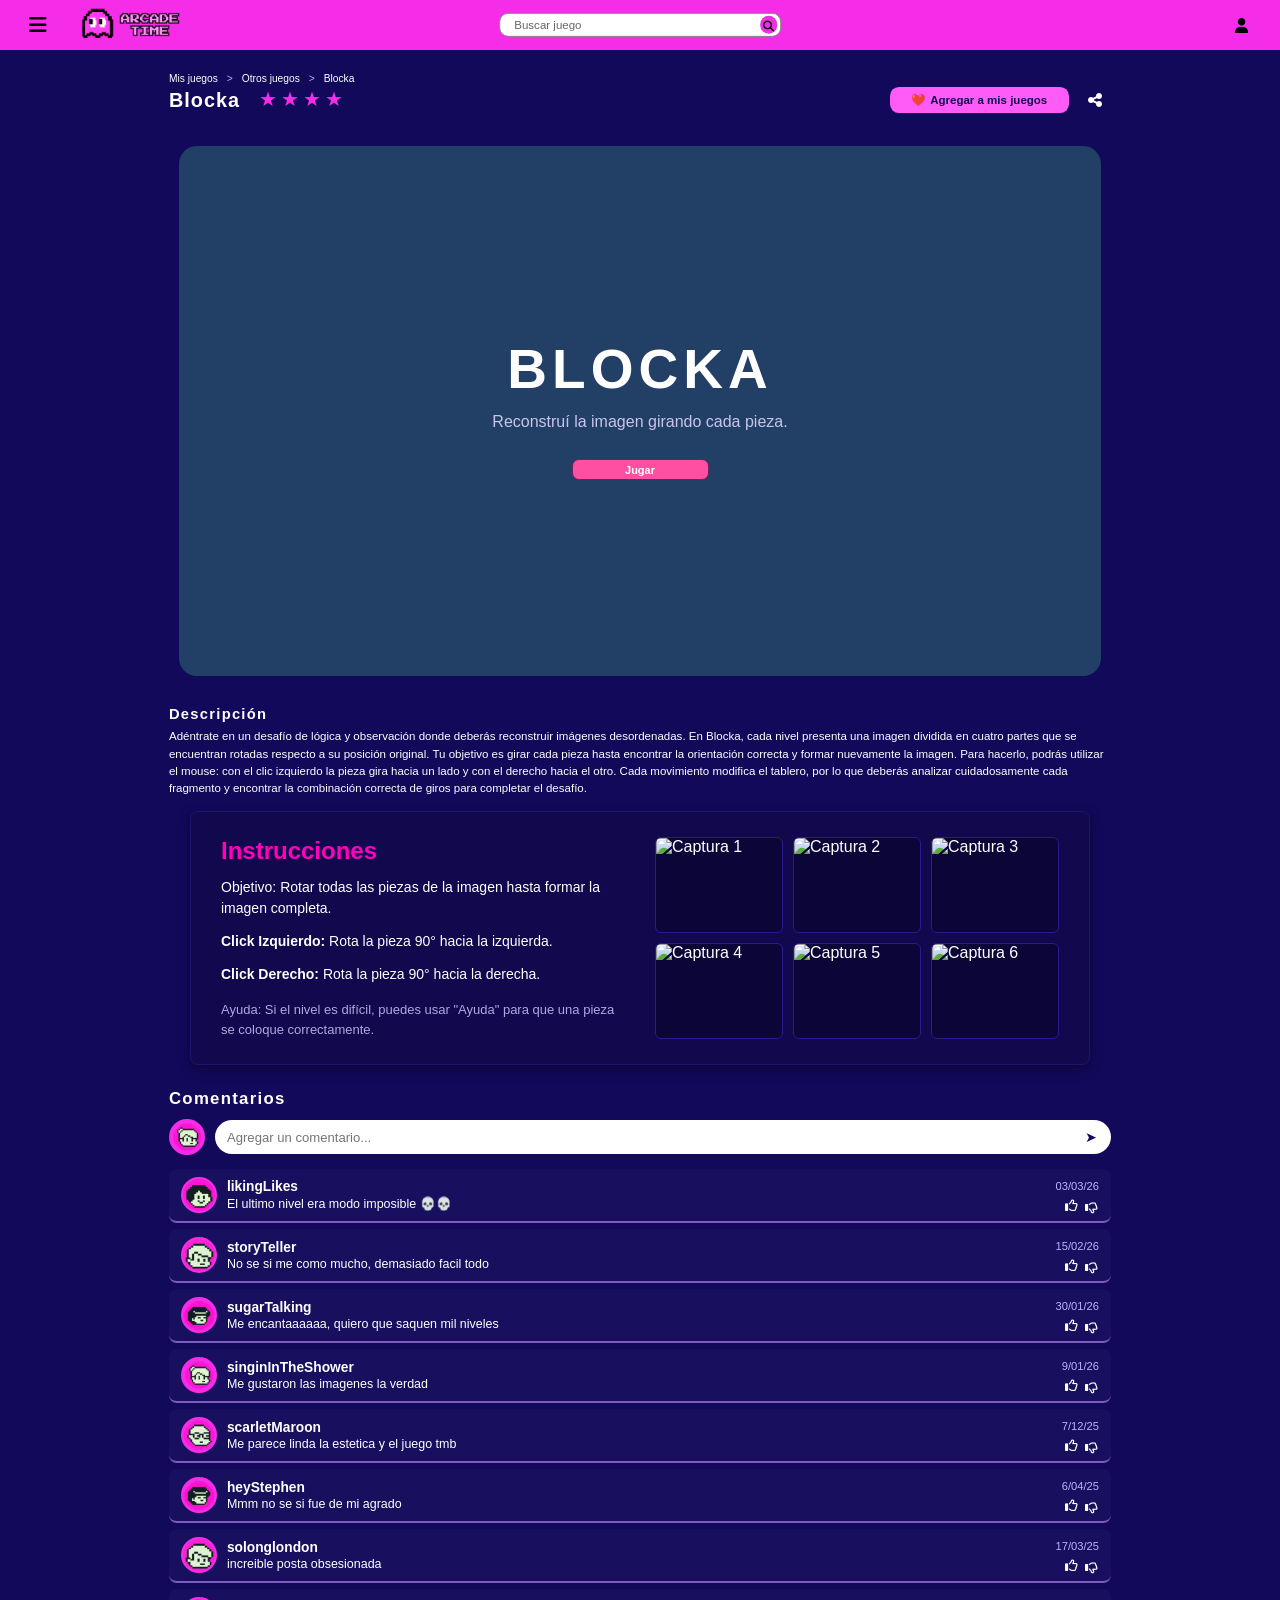
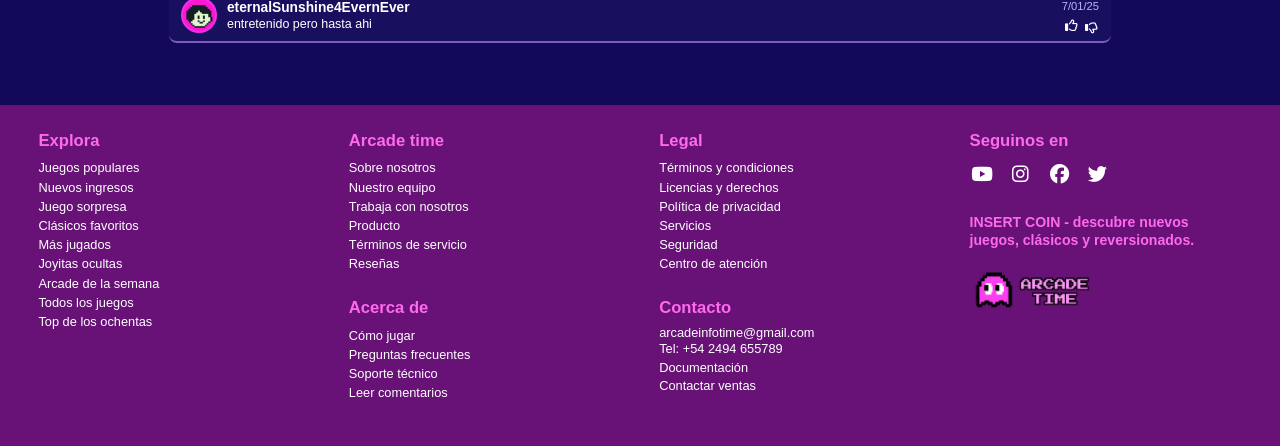
==== html/blocka(2).html @ 3400216d "mejoras en blocka" ====
<!DOCTYPE html>

<html lang="es">

<head>
    <meta charset="UTF-8">
    <meta name="viewport" content="width=device-width, initial-scale=1.0">
    <meta http-equiv="X-UA-Compatible" content="ie=edge">

    <title>Arcade Time | Blocka</title>
    <link rel="stylesheet" href="../css/components/header.css">
    <link rel="stylesheet" href="../css/paginas/blocka(2).css">
    <link rel="stylesheet" href="../css/components/footer.css">
    <link rel="stylesheet" href="../css/components/comentarios.css">
    <link rel="stylesheet" href="../css/components/botones.css">
    <link rel="stylesheet" href="https://cdnjs.cloudflare.com/ajax/libs/font-awesome/6.5.2/css/all.min.css">
</head>


<body>


    <!-- fondo general de toda la pagina -->
    <div class="fondo-pagina">
        <!-- header -->
        <header class="encabezado">


            <div class="encabezado__contenedor">



                <!-- boton hamburguesa -->
                <button class="encabezado__menu-boton" type="button" data-boton-menu>

                    <!-- aca va el icono hamburguesa -->
                    <i class="fa-solid fa-bars"></i>

                </button>



                <!-- logo y nombre, al tocar vuelve al home -->
                <a class="encabezado__logo" href="home.html">

                    <img class="encabezado__logo-imagen" src="../img/logo(2).png" alt="Arcade Time">

                </a>



                <!-- decoracion q esta al lado del logo -->
                <div class="encabezado__separador"></div>



                <!-- buscador -->
                <form class="buscador" action="#" method="get" role="search">

                    <label class="buscador__label" for="buscar-juego">
                        Buscar juego
                    </label>

                    <div class="buscador__contenedor">

                        <input class="buscador__input" type="search" id="buscar-juego" name="buscar"
                            placeholder="Buscar juego">

                        <button class="buscador__boton" type="submit">

                            <!-- aca va la lupa -->
                            <i class="fa-solid fa-magnifying-glass"></i>

                        </button>

                    </div>

                </form>

                <!-- boton del perfil -->
                <button class="encabezado__perfil-boton" type="button" data-boton-perfil>

                    <!-- aca va el icono de la personita -->
                    <i class="fa-solid fa-user"></i>

                </button>


            </div>




            <!-- menu q se abre con la hamburguesa -->
            <nav class="menu-categorias" id="menu-categorias" hidden>

                <ul class="menu-categorias__lista">

                    <li class="menu-categorias__item">

                        <a class="menu-categorias__link" href="./home.html#accion">
                            Acción
                        </a>

                    </li>


                    <li class="menu-categorias__item">

                        <a class="menu-categorias__link" href="./home.html#terror">
                            Terror
                        </a>

                    </li>


                    <li class="menu-categorias__item">

                        <a class="menu-categorias__link" href="./home.html#aventura">
                            Aventura
                        </a>

                    </li>


                    <li class="menu-categorias__item">

                        <a class="menu-categorias__link" href="./home.html#carreras">
                            Carreras
                        </a>

                    </li>


                    <li class="menu-categorias__item">

                        <a class="menu-categorias__link" href="./home.html#supervivencia">
                            Supervivencia
                        </a>

                    </li>


                    <li class="menu-categorias__item">

                        <a class="menu-categorias__link" href="./home.html#superheroes">
                            Superhéroes
                        </a>

                    </li>


                    <li class="menu-categorias__item">

                        <a class="menu-categorias__link" href="./home.html#dos-jugadores">
                            Dos jugadores
                        </a>

                    </li>


                    <li class="menu-categorias__item">

                        <a class="menu-categorias__link" href="./home.html#mas-juegos">
                            Más juegos
                        </a>

                    </li>


                </ul>

            </nav>




            <!-- menu q se abre con la personita -->
            <div class="menu-usuario" id="menu-usuario" hidden>


                <!-- avatar y nombre -->
                <div class="menu-usuario__perfil">


                    <div class="menu-usuario__avatar-contenedor">

                        <img class="menu-usuario__avatar" src="../img/avatares/avatar6.png" alt="Avatar del usuario">

                    </div>


                    <p class="menu-usuario__nombre">
                        i_love_taylor
                    </p>


                </div>



                <!-- titulo del menu -->
                <div class="menu-usuario__encabezado">

                    <p class="menu-usuario__titulo">
                        Configuraciones de la cuenta
                    </p>

                </div>



                <!-- opciones -->
                <nav class="menu-usuario__opciones">

                    <ul class="menu-usuario__lista">


                        <li class="menu-usuario__item">

                            <a class="menu-usuario__link" href="#">
                                Contraseña
                            </a>

                        </li>


                        <li class="menu-usuario__item">

                            <a class="menu-usuario__link" href="#">
                                Correo electrónico
                            </a>

                        </li>


                        <li class="menu-usuario__item">

                            <a class="menu-usuario__link" href="#">
                                Editar avatar
                            </a>

                        </li>


                        <li class="menu-usuario__item">

                            <a class="menu-usuario__link" href="#">
                                Editar nombre de usuario
                            </a>

                        </li>


                        <li class="menu-usuario__item">

                            <a class="menu-usuario__link" href="#">
                                Idioma
                            </a>

                        </li>

                        <li class="menu-usuario__item">
                            <a class="menu-usuario__link menu-usuario__link--salir" href="./login.html">
                                Cerrar sesion
                            </a>
                        </li>


                    </ul>

                </nav>


            </div>


        </header>



        <!-- contenido principal -->
        <main class="pagina-juego">


            <!-- breadcrumbs -->
            <nav class="breadcrumbs">

                <ol class="breadcrumbs__lista">

                    <li class="breadcrumbs__item">

                        <a class="breadcrumbs__link" href="#">
                            Mis juegos
                        </a>

                    </li>

                    <li class="breadcrumbs__separador">
                        &gt;
                    </li>

                    <li class="breadcrumbs__item">

                        <a class="breadcrumbs__link" href="./home.html#dos-jugadores">
                            Otros juegos
                        </a>

                    </li>

                    <li class="breadcrumbs__separador">
                        &gt; <!--hace el caracter >   -->
                    </li>

                    <li class="breadcrumbs__item breadcrumbs__item--actual">
                        Blocka
                    </li>

                </ol>

            </nav>




            <!-- juego -->
            <section class="detalle-juego">


                <!-- fila del titulo y acciones -->
                <div class="detalle-juego__encabezado">


                    <div class="detalle-juego__titulo-valoracion">

                        <h1 class="detalle-juego__titulo" id="titulo-juego">
                            Blocka
                        </h1>


                        <div class="valoracion">

                            <span class="valoracion__estrella">★</span>
                            <span class="valoracion__estrella">★</span>
                            <span class="valoracion__estrella">★</span>
                            <span class="valoracion__estrella">★</span>

                        </div>

                    </div>



                    <div class="detalle-juego__acciones">

                        <button class="boton boton--agregar-juego" type="button" data-boton-favorito>
                            Agregar a mis juegos <span class="corazon">❤️</span>
                        </button>


                        <button class="detalle-juego__compartir" type="button">

                            <!-- aca va el icono verde de compartir -->
                            <i class="fa-solid fa-share-nodes"></i>

                        </button>

                    </div>


                </div>

                <section class="blocka__contenedor-juego">

                    <!-- PANTALLA INICIAL DEL JUEGO -->
                    <div class="blocka-pantalla blocka-pantalla--inicio" id="blocka-inicio">
                        <h2>BLOCKA</h2>
                        <p>Reconstruí la imagen girando cada pieza.</p>
                        <button class="boton boton--blocka-principal" id="blocka-jugar" type="button">Jugar</button>
                    </div>

                    <!-- SELECCIÓN DE NIVEL -->
                    <div class="blocka-pantalla" id="blocka-niveles" hidden>
                        <div class="blocka-pantalla__titulo">
                            <span>BLOCKA</span>
                            <h2>Elegí un nivel</h2>
                        </div>

                        <div class="blocka-niveles-grid">
                            <button class="blocka-nivel" data-nivel="1" type="button">
                                <strong>Nivel 1</strong>
                                <span>Escala de grises</span>
                                <small>Sin colores en la imagen.</small>
                            </button>
                            <button class="blocka-nivel" data-nivel="2" type="button">
                                <strong>Nivel 2</strong>
                                <span>Brillo al 30%</span>
                                <small>Una imagen más luminosa.</small>
                            </button>
                            <button class="blocka-nivel" data-nivel="3" type="button">
                                <strong>Nivel 3</strong>
                                <span>Filtro negativo</span>
                                <small>Colores invertidos.</small>
                            </button>
                            <button class="blocka-nivel" data-nivel="4" type="button">
                                <strong>Nivel 4</strong>
                                <span>Imagen borrosa</span>
                                <small>Menos nitidez.</small>
                            </button>
                        </div>

                        <button class="boton boton--blocka-secundario" id="blocka-menu" type="button">Menú</button>
                    </div>

                    <!-- SELECCIÓN DE CANTIDAD DE PIEZAS -->
                    <div class="blocka-pantalla" id="blocka-piezas" hidden>
                        <div class="blocka-pantalla__titulo">
                            <span id="blocka-nivel-label">NIVEL 1</span>
                            <h2>Elegí las piezas</h2>
                            <p id="blocka-filtro-label">Escala de grises</p>
                        </div>

                        <div class="blocka-tamanios-nuevo">
                            <button class="blocka__tamanio blocka__tamanio--activo" data-columnas="2" data-filas="2" type="button">
                                <strong>4</strong><span>2 x 2</span>
                            </button>
                            <button class="blocka__tamanio" data-columnas="3" data-filas="3" type="button">
                                <strong>9</strong><span>3 x 3</span>
                            </button>
                            <button class="blocka__tamanio" data-columnas="4" data-filas="4" type="button">
                                <strong>16</strong><span>4 x 4</span>
                            </button>
                        </div>

                        <div class="blocka-pantalla__acciones">
                            <button class="boton boton--blocka-secundario" id="blocka-volver-niveles" type="button">Volver a niveles</button>
                            <button class="boton boton--blocka-principal" id="blocka-comenzar" type="button">Comenzar</button>
                        </div>
                    </div>

                    <!-- SELECCIÓN DE IMAGEN -->
                    <div class="blocka-pantalla" id="blocka-galeria" hidden>
                        <div class="blocka-pantalla__titulo">
                            <span>IMAGEN DEL NIVEL</span>
                            <h2>Elegí una imagen</h2>
                            <p>También podés dejar que el juego elija una al azar.</p>
                        </div>

                        <div class="blocka-galeria" id="blocka-galeria-lista"></div>

                        <div class="blocka-pantalla__acciones">
                            <button class="boton boton--blocka-secundario" id="blocka-volver-piezas" type="button">Volver</button>
                            <button class="boton boton--blocka-principal" id="blocka-azar" type="button">Elegir al azar</button>
                        </div>
                    </div>

                    <!-- JUEGO -->
                    <div class="blocka-pantalla blocka-pantalla--juego" id="blocka-juego" hidden>
                        <div class="blocka__barra-superior">
                            <div class="blocka__info">
                                <h2 id="blocka-juego-nivel">Nivel 1</h2>
                                <p id="cronometro">00:00</p>
                            </div>

                            <div class="blocka-juego__nombre">
                                <span>BLOCKA</span>
                                <strong id="blocka-juego-piezas">4 piezas</strong>
                            </div>

                            <div class="blocka__controles">
                                <button class="boton boton--salir" id="blocka-salir" type="button">Salir</button>
                                <button class="boton boton--pausar" id="boton-pausar" type="button">Pausar</button>
                                <button class="boton boton--ayuda" id="blocka-ayuda" type="button">Ayuda</button>
                            </div>
                        </div>

                        <div class="blocka__tablero">
                            <canvas id="canvas-blocka" width="600" height="600"></canvas>
                        </div>

                        <p class="blocka-juego__indicacion">Click izquierdo: gira a la izquierda · Click derecho: gira a la derecha</p>

                        <div class="blocka-pausa" id="blocka-pausa" hidden>
                            <div>
                                <strong>Juego pausado</strong>
                                <button class="boton boton--blocka-principal" id="blocka-continuar" type="button">Continuar</button>
                            </div>
                        </div>
                    </div>

                    <!-- NIVEL COMPLETADO -->
                    <div class="blocka-pantalla blocka-pantalla--completado" id="blocka-completado" hidden>
                        <div class="blocka-check">✓</div>
                        <span>¡IMAGEN COMPLETA!</span>
                        <h2>Nivel completado</h2>
                        <p>Tiempo utilizado</p>
                        <strong class="blocka-tiempo-final" id="blocka-tiempo-final">00:00</strong>

                        <div class="blocka-pantalla__acciones blocka-pantalla__acciones--columna">
                            <button class="boton boton--blocka-principal" id="blocka-siguiente" type="button">Siguiente nivel</button>
                            <button class="boton boton--blocka-secundario" id="blocka-seleccionar" type="button">Seleccionar nivel</button>
                            <button class="boton boton--blocka-secundario" id="blocka-menu-final" type="button">Menú principal</button>
                        </div>
                    </div>

                </section>

                <!-- descripcion -->
                <section class="descripcion-juego">

                    <h2 class="descripcion-juego__titulo" id="titulo-descripcion">
                        Descripción
                    </h2>


                    <p class="descripcion-juego__texto">
                        Adéntrate en un desafío de lógica y observación donde deberás reconstruir imágenes desordenadas.
                        En Blocka, cada nivel presenta una imagen dividida en cuatro partes que se encuentran
                        rotadas respecto a su posición original.
                        Tu objetivo es girar cada pieza hasta encontrar la orientación correcta y formar nuevamente la
                        imagen. Para hacerlo, podrás utilizar el mouse: con el clic izquierdo la pieza gira hacia un
                        lado y con el derecho hacia el otro. Cada movimiento modifica el tablero, por lo que deberás
                        analizar cuidadosamente cada fragmento y encontrar la combinación correcta de giros para
                        completar el desafío.
                    </p>

                </section>




                <!-- instrucciones del juego -->
                <div class="instrucciones-juego">
                    <section>
                        <div class="contenido-texto">
                            <h1>Instrucciones</h1>
                            <p>Objetivo: Rotar todas las piezas de la imagen hasta formar la imagen completa.</p>

                            <p><strong>Click Izquierdo:</strong> Rota la pieza 90° hacia la izquierda.</p>
                            <p><strong>Click Derecho:</strong> Rota la pieza 90° hacia la derecha.</p>

                            <p>Ayuda: Si el nivel es difícil, puedes usar "Ayuda" para que una pieza se coloque
                                correctamente.</p>
                        </div>

                        <!-- Contenedor para las imágenes del lado derecho -->
                        <div class="imagenes-grid">
                            <img src="ruta-de-tu-imagen1.jpg" alt="Captura 1">
                            <img src="ruta-de-tu-imagen2.jpg" alt="Captura 2">
                            <img src="ruta-de-tu-imagen3.jpg" alt="Captura 3">
                            <img src="ruta-de-tu-imagen4.jpg" alt="Captura 4">
                            <img src="ruta-de-tu-imagen5.jpg" alt="Captura 5">
                            <img src="ruta-de-tu-imagen6.jpg" alt="Captura 6">
                        </div>
                    </section>
                </div>
            </section>




            <!-- comentarios -->
            <section class="comentarios">

                <h2 class="comentarios__titulo" id="titulo-comentarios">
                    Comentarios
                </h2>




                <!-- agregar comentario -->
                <form class="comentarios__formulario" action="#" method="post">

                    <div class="comentarios__avatar-contenedor">

                        <img class="comentario__avatar" src="..\img\avatares\avatar6.png" alt="Tu avatar">

                    </div>


                    <div class="comentarios__campo">

                        <label class="comentarios__label" for="nuevo-comentario">
                            Agregar un comentario
                        </label>


                        <input class="comentarios__input" type="text" id="nuevo-comentario" name="comentario"
                            placeholder="Agregar un comentario..." required>

                        <button class="comentarios__enviar" type="submit">

                            <!-- aca va la flecha -->

                        </button>

                    </div>

                </form>




                <!-- lista de comentarios-->
                <div class="comentarios__lista">


                    <article class="comentario">

                        <div class="comentario__avatar-contenedor">

                            <img class="comentario__avatar" src="../img\avatares\avatar9.png" alt="Avatar de honeycore">

                        </div>


                        <div class="comentario__contenido">

                            <div class="comentario__principal">

                                <h3 class="comentario__usuario">
                                    likingLikes
                                </h3>

                                <p class="comentario__texto">
                                    El ultimo nivel era modo imposible 💀💀
                                </p>

                            </div>


                            <div class="comentario__lateral">

                                <time class="comentario__fecha" datetime="2026-04-30">
                                    03/03/26
                                </time>


                                <div class="comentario__acciones">

                                    <div class="comentario__accion comentario__accion--me-gusta" type="button"
                                        aria-label="Me gusta">

                                        <!-- icono me gusta -->
                                        <i class="fa-regular fa-thumbs-up"></i>

                                    </div>

                                    <div class="comentario__accion comentario__accion--no-me-gusta" type="button"
                                        aria-label="No me gusta">

                                        <!-- icono no me gusta -->
                                        <i class="fa-regular fa-thumbs-down"></i>

                                    </div>

                                </div>

                            </div>

                        </div>

                    </article>




                    <article class="comentario">

                        <div class="comentario__avatar-contenedor">

                            <img class="comentario__avatar" src="../img\avatares\avatar8.png" alt="Avatar de angelbite">

                        </div>


                        <div class="comentario__contenido">

                            <div class="comentario__principal">

                                <h3 class="comentario__usuario">
                                    storyTeller
                                </h3>

                                <p class="comentario__texto">
                                    No se si me como mucho, demasiado facil todo
                                </p>

                            </div>


                            <div class="comentario__lateral">

                                <time class="comentario__fecha" datetime="2026-06-15">
                                    15/02/26
                                </time>


                                <div class="comentario__acciones">

                                    <div class="comentario__accion comentario__accion--me-gusta" type="button">

                                        <!-- icono like -->
                                        <i class="fa-regular fa-thumbs-up"></i>

                                    </div>

                                    <div class="comentario__accion comentario__accion--no-me-gusta" type="button">

                                        <!-- icono dislike -->
                                        <i class="fa-regular fa-thumbs-down"></i>

                                    </div>

                                </div>

                            </div>

                        </div>

                    </article>




                    <article class="comentario">

                        <div class="comentario__avatar-contenedor">

                            <img class="comentario__avatar" src="../img\avatares\avatar7.png" alt="Avatar de sugarcoma">

                        </div>


                        <div class="comentario__contenido">

                            <div class="comentario__principal">

                                <h3 class="comentario__usuario">
                                    sugarTalking
                                </h3>

                                <p class="comentario__texto">
                                    Me encantaaaaaa, quiero que saquen mil niveles
                                </p>

                            </div>


                            <div class="comentario__lateral">

                                <time class="comentario__fecha" datetime="2026-04-30">
                                    30/01/26
                                </time>


                                <div class="comentario__acciones">

                                    <div class="comentario__accion comentario__accion--me-gusta" type="button">

                                        <!-- icono me gusta -->
                                        <i class="fa-regular fa-thumbs-up"></i>

                                    </div>

                                    <div class="comentario__accion comentario__accion--no-me-gusta" type="button">

                                        <!-- icono no me gusta -->
                                        <i class="fa-regular fa-thumbs-down"></i>

                                    </div>

                                </div>

                            </div>

                        </div>

                    </article>




                    <article class="comentario">

                        <div class="comentario__avatar-contenedor">

                            <img class="comentario__avatar" src="../img\avatares\avatar6.png" alt="Avatar de lovelesly">

                        </div>


                        <div class="comentario__contenido">

                            <div class="comentario__principal">

                                <h3 class="comentario__usuario">
                                    singinInTheShower
                                </h3>

                                <p class="comentario__texto">
                                    Me gustaron las imagenes la verdad
                                </p>

                            </div>


                            <div class="comentario__lateral">

                                <time class="comentario__fecha" datetime="2026-04-09">
                                    9/01/26
                                </time>


                                <div class="comentario__acciones">

                                    <div class="comentario__accion comentario__accion--me-gusta" type="button">

                                        <!-- icono me gusta -->
                                        <i class="fa-regular fa-thumbs-up"></i>

                                    </div>

                                    <div class="comentario__accion comentario__accion--no-me-gusta" type="button">

                                        <!-- icono no me gusta -->
                                        <i class="fa-regular fa-thumbs-down"></i>

                                    </div>

                                </div>

                            </div>

                        </div>

                    </article>




                    <article class="comentario">

                        <div class="comentario__avatar-contenedor">

                            <img class="comentario__avatar" src="../img\avatares\avatar5.png" alt="Avatar de sadcherry">

                        </div>


                        <div class="comentario__contenido">

                            <div class="comentario__principal">

                                <h3 class="comentario__usuario">
                                    scarletMaroon
                                </h3>

                                <p class="comentario__texto">
                                    Me parece linda la estetica y el juego tmb
                                </p>

                            </div>


                            <div class="comentario__lateral">

                                <time class="comentario__fecha" datetime="2026-04-07">
                                    7/12/25
                                </time>


                                <div class="comentario__acciones">

                                    <div class="comentario__accion comentario__accion--me-gusta" type="button">

                                        <!-- icono like -->
                                        <i class="fa-regular fa-thumbs-up"></i>

                                    </div>

                                    <div class="comentario__accion comentario__accion--no-me-gusta" type="button">

                                        <!-- icono dislike -->
                                        <i class="fa-regular fa-thumbs-down"></i>

                                    </div>

                                </div>

                            </div>

                        </div>

                    </article>




                    <article class="comentario">

                        <div class="comentario__avatar-contenedor">

                            <img class="comentario__avatar" src="../img\avatares/avatar7.png"
                                alt="Avatar de thebestintown">

                        </div>


                        <div class="comentario__contenido">

                            <div class="comentario__principal">

                                <h3 class="comentario__usuario">
                                    heyStephen
                                </h3>

                                <p class="comentario__texto">
                                    Mmm no se si fue de mi agrado
                                </p>

                            </div>


                            <div class="comentario__lateral">

                                <time class="comentario__fecha" datetime="2026-04-07">
                                    6/04/25
                                </time>


                                <div class="comentario__acciones">

                                    <div class="comentario__accion comentario__accion--me-gusta" type="button">

                                        <!-- icono like -->
                                        <i class="fa-regular fa-thumbs-up"></i>

                                    </div>

                                    <div class="comentario__accion comentario__accion--no-me-gusta" type="button">

                                        <!-- icono dislike -->
                                        <i class="fa-regular fa-thumbs-down"></i>

                                    </div>

                                </div>

                            </div>

                        </div>

                    </article>




                    <article class="comentario">

                        <div class="comentario__avatar-contenedor">

                            <img class="comentario__avatar" src="../img\avatares/avatar8.png"
                                alt="Avatar de solonglonodon">

                        </div>


                        <div class="comentario__contenido">

                            <div class="comentario__principal">

                                <h3 class="comentario__usuario">
                                    solonglondon
                                </h3>

                                <p class="comentario__texto">
                                    increible posta obsesionada
                                </p>

                            </div>


                            <div class="comentario__lateral">

                                <time class="comentario__fecha" datetime="2026-04-07">
                                    17/03/25
                                </time>


                                <div class="comentario__acciones">

                                    <div class="comentario__accion comentario__accion--me-gusta" type="button">

                                        <!-- icono like -->
                                        <i class="fa-regular fa-thumbs-up"></i>

                                    </div>

                                    <div class="comentario__accion comentario__accion--no-me-gusta" type="button">

                                        <!-- icono dislike -->
                                        <i class="fa-regular fa-thumbs-down"></i>

                                    </div>

                                </div>

                            </div>

                        </div>

                    </article>




                    <article class="comentario">

                        <div class="comentario__avatar-contenedor">

                            <img class="comentario__avatar" src="../img\avatares/avatar9.png"
                                alt="Avatar de sunShines4me">

                        </div>


                        <div class="comentario__contenido">

                            <div class="comentario__principal">

                                <h3 class="comentario__usuario">
                                    eternalSunshine4EvernEver
                                </h3>

                                <p class="comentario__texto">
                                    entretenido pero hasta ahi
                                </p>

                            </div>


                            <div class="comentario__lateral">

                                <time class="comentario__fecha" datetime="2026-04-07">
                                    7/01/25
                                </time>


                                <div class="comentario__acciones">

                                    <div class="comentario__accion comentario__accion--me-gusta" type="button">

                                        <!-- icono like -->
                                        <i class="fa-regular fa-thumbs-up"></i>

                                    </div>

                                    <div class="comentario__accion comentario__accion--no-me-gusta" type="button">

                                        <!-- icono dislike -->
                                        <i class="fa-regular fa-thumbs-down"></i>

                                    </div>

                                </div>

                            </div>

                        </div>

                    </article>


                </div>

            </section>


        </main>



        <!-- footer -->
        <footer class="pie-pagina">


            <div class="pie-pagina__contenedor">



                <!-- columna explorar -->
                <div class="pie-pagina__columna">


                    <h2 class="pie-pagina__titulo">
                        Explora
                    </h2>


                    <ul class="pie-pagina__lista">

                        <li>
                            <a href="#">Juegos populares</a>
                        </li>

                        <li>
                            <a href="#">Nuevos ingresos</a>
                        </li>

                        <li>
                            <a href="#">Juego sorpresa</a>
                        </li>

                        <li>
                            <a href="#">Clásicos favoritos</a>
                        </li>

                        <li>
                            <a href="#">Más jugados</a>
                        </li>

                        <li>
                            <a href="#">Joyitas ocultas</a>
                        </li>

                        <li>
                            <a href="#">Arcade de la semana</a>
                        </li>

                        <li>
                            <a href="#">Todos los juegos</a>
                        </li>

                        <li>
                            <a href="#">Top de los ochentas</a>
                        </li>

                    </ul>


                </div>




                <!-- columna arcade time -->
                <div class="pie-pagina__columna">


                    <h2 class="pie-pagina__titulo">
                        Arcade time
                    </h2>


                    <ul class="pie-pagina__lista">

                        <li>
                            <a href="#">Sobre nosotros</a>
                        </li>

                        <li>
                            <a href="#">Nuestro equipo</a>
                        </li>

                        <li>
                            <a href="#">Trabaja con nosotros</a>
                        </li>

                        <li>
                            <a href="#">Producto</a>
                        </li>

                        <li>
                            <a href="#">Términos de servicio</a>
                        </li>

                        <li>
                            <a href="#">Reseñas</a>
                        </li>

                    </ul>



                    <h2 class="pie-pagina__titulo">
                        Acerca de
                    </h2>


                    <ul class="pie-pagina__lista">

                        <li>
                            <a href="#">Cómo jugar</a>
                        </li>

                        <li>
                            <a href="#">Preguntas frecuentes</a>
                        </li>

                        <li>
                            <a href="#">Soporte técnico</a>
                        </li>

                        <li>
                            <a href="#">Leer comentarios</a>
                        </li>

                    </ul>

                </div>




                <!-- columna legal y contacto -->
                <div class="pie-pagina__columna">


                    <h2 class="pie-pagina__titulo">
                        Legal
                    </h2>


                    <ul class="pie-pagina__lista">

                        <li>
                            <a href="#">Términos y condiciones</a>
                        </li>

                        <li>
                            <a href="#">Licencias y derechos</a>
                        </li>

                        <li>
                            <a href="#">Política de privacidad</a>
                        </li>

                        <li>
                            <a href="#">Servicios</a>
                        </li>

                        <li>
                            <a href="#">Seguridad</a>
                        </li>

                        <li>
                            <a href="#">Centro de atención</a>
                        </li>

                    </ul>



                    <div class="pie-pagina__contacto">


                        <h2 class="pie-pagina__titulo">
                            Contacto
                        </h2>


                        <p>
                            arcadeinfotime@gmail.com
                        </p>

                        <p>
                            Tel: +54 2494 655789
                        </p>


                        <a href="#">
                            Documentación
                        </a>

                        <a href="#">
                            Contactar ventas
                        </a>


                    </div>

                </div>




                <!-- redes y logo -->
                <div class="pie-pagina__columna">

                    <div class="pie-pagina__redes">


                        <h2 class="pie-pagina__titulo">
                            Seguinos en
                        </h2>


                        <div class="pie-pagina__redes-lista">
                            <a href="#">
                                <!-- icono youtube -->
                                <i class="fa-brands fa-youtube"></i>
                            </a>
                            <a href="#">
                                <!-- icono instagram -->
                                <i class="fa-brands fa-instagram"></i>
                            </a>
                            <a href="#">
                                <!-- icono facebook -->
                                <i class="fa-brands fa-facebook"></i>
                            </a>
                            <a href="#">
                                <!-- icono twitter -->
                                <i class="fa-brands fa-twitter"></i>
                            </a>
                        </div>


                    </div>



                    <div class="pie-pagina__descubrir">


                        <p>
                            <strong>
                                INSERT COIN - descubre nuevos juegos,
                                clásicos y reversionados.
                            </strong>
                        </p>


                    </div>



                    <div class="pie-pagina__logo">

                        <!-- aca va el logo arcade time -->
                        <img class="pie-pagina__logo-imagen" src="../img\logo(2).png" alt="Arcade Time">

                    </div>

                </div>


            </div>


        </footer>


    </div>

    <script src="../js/home.js"></script>
    <script src="../js/botones.js"></script>
    <script src="../js/blocka(2).js"></script>
</body>

</html>
---- css/components/header.css ----
html,
body {
    margin: 0;
    padding: 0;
}

.encabezado {
    width: 100%;
    height: 3.2vw;
    background-color: #f52de8;
    min-height: 50px;
    position: sticky;
    top: 0;
    z-index: 100;
    font-family: Arial, Helvetica, sans-serif;
}

.encabezado__contenedor {
    width: 100%;
    height: 100%;
    display: flex;
    align-items: center;
    position: relative;
}

/* HAMBURGUESA */
.encabezado__menu-boton {
    width: 6vw;
    height: 100%;
    border: none;
    background: transparent;
    cursor: pointer;
    position: relative;
}

.fa-bars {
    font-size: 20px;
}

/* LOGO */
.encabezado__logo {
    width: auto;
    height: auto;
}

.encabezado__logo-imagen {
    width: 110px;
    max-width: none;
    height: auto;
    object-fit: contain;
}

/* BUSCADOR */
.buscador {
    width: 22vw;
    height: 1.9vw;
    position: absolute;
    left: 50%;
    top: 50%;
    transform: translate(-50%, -50%);
}

.buscador__label {
    position: absolute;
    width: 0;
    height: 0;
    overflow: hidden;
}

.buscador__contenedor {
    width: 100%;
    height: 100%;
    position: relative;
}

.buscador__input {
    width: 100%;
    height: 100%;
    border: 0.1vw solid #888;
    border-radius: 0.7vw;
    background-color: white;
    padding: 0 3.2vw 0 1.1vw;
    font-size: 0.9vw;
    outline: none;
}

.buscador__input::placeholder {
    color: #666;
}

.buscador__boton {
    width: 1.4vw;
    height: 1.4vw;
    position: absolute;
    right: 0.25vw;
    top: 0.25vw;
    border: none;
    border-radius: 50%;
    background-color: #e832df;
    cursor: pointer;
}

.fa-magnifying-glass {
    font-size: 11px;
}

/* PERFIL BOTÓN */
.encabezado__perfil-boton {
    width: 6vw;
    height: 100%;
    margin-left: auto;
    border: none;
    background: transparent;
    cursor: pointer;
    position: relative;
}

/* =========================================================
   CUADRADO QUE SE DI B U J A ALREDEDOR DEL BOTÓN
   ========================================================= */

/* Registrar la propiedad personalizada para permitir su transición suave */
@property --angulo-trazo {
    syntax: '<angle>';
    initial-value: 0deg;
    inherits: false;
}

.encabezado__menu-boton,
.encabezado__perfil-boton {
    position: relative;
    display: inline-flex;
    align-items: center;
    justify-content: center;
}

.encabezado__menu-boton::after,
.encabezado__perfil-boton::after {
    content: "";
    position: absolute;
    top: 50%;
    left: 50%;
    width: 34px;
    height: 34px;
    margin-top: -17px;
    margin-left: -17px;
    border: 2px solid #ffa3da;
    /* Grosor y color del trazo */
    box-sizing: border-box;
    pointer-events: none;
    opacity: 0;

    --angulo-trazo: 0deg;
    -webkit-mask: conic-gradient(#000 var(--angulo-trazo), transparent 0deg);
    mask: conic-gradient(#000 var(--angulo-trazo), transparent 0deg);

    /* Transición de la animación de dibujado (duración 0.4s) */
    transition: --angulo-trazo 1s linear, opacity 0.15s ease;
}

/* Al hacer hover, se incrementa el ángulo dibujando el borde */
.encabezado__menu-boton:hover::after,
.encabezado__perfil-boton:hover::after {
    opacity: 1;
    --angulo-trazo: 360deg;
}

.fa-user {
    font-size: 15px;
}

/* =========================================================
   ESTILOS BASE Y BARRIDO SUAVE EN ENLACES (SIN PARPADEO)
   ========================================================= */

.menu-categorias__link,
.menu-usuario__link {
    display: block;
    width: 100%;
    padding: 0.45vw 0.6vw;
    color: #000000;
    text-decoration: none;
    font-size: 0.8vw;
    font-weight: normal;
    text-align: left;
    box-sizing: border-box;
    /* espacio para q el texto no pise los emojis de los costados */
    padding-left: 30px;
    padding-right: 30px;

    background-color: #ffb5fd;

    background-image: radial-gradient(circle at center, #ff92f8 0%, #f65fef 100%);
    background-repeat: no-repeat;
    background-position: center;
    background-size: 0% 100%;

    transition: background-size 0.35s ease-out, font-weight 0.15s ease, color 0.15s ease;
    position: relative;
    overflow: hidden;
}

.menu-usuario__link {
    font-size: 0.75vw;
}

/* Estado Hover: Barrido estático sin bucles */
.menu-categorias__link:hover,
.menu-usuario__link:hover {
    font-weight: bold;
    color: #000000;
    background-size: 100% 100%;
}

/* =========================================================
   EMOJIS EN MENÚ CATEGORÍAS (ENTRADA Y SALIDA DESLIZADA)
   ========================================================= */

.menu-categorias__link::before,
.menu-categorias__link::after {
    opacity: 1;
    position: absolute;
    top: 50%;
    transform: translateY(-50%);
    font-size: 11px;
    pointer-events: none;
}

/* Siempre visibles a los costados, sin animacion de hover */
.menu-categorias__link::before {
    left: 8px;
}

.menu-categorias__link::after {
    right: 8px;
}

/* Emojis por categoría */
.menu-categorias__link[href*="#accion"]::before {
    content: "💥";
}

.menu-categorias__link[href*="#terror"]::before {
    content: "👻";
}

.menu-categorias__link[href*="#aventura"]::before {
    content: "🗡️";
}

.menu-categorias__link[href*="#carreras"]::before {
    content: "🏎️";
}

.menu-categorias__link[href*="#supervivencia"]::before {
    content: "⛺";
}

.menu-categorias__link[href*="#superheroes"]::before {
    content: "🦸";
}

.menu-categorias__link[href*="#dos-jugadores"]::before {
    content: "🎮";
}

.menu-categorias__link[href*="#mas-juegos"]::before {
    content: "✨";
}

/* =========================================================
   EMOJIS FIJOS EN MENÚ USUARIO (alineado a la izquierda)
   ========================================================= */

/* La lista del usuario va alineada a la izquierda con su emoji */
.menu-usuario__link {
    text-align: left;
    padding-left: 34px;
}

/* Emoji a la izquierda segun el texto */
.menu-usuario__link::before {
    opacity: 1;
    position: absolute;
    top: 50%;
    left: 12px;
    transform: translateY(-50%);
    font-size: 11px;
    pointer-events: none;
}

/* Cerrar sesion: texto tirado a la derecha y emoji en la derecha */
.menu-usuario__link--salir {
    text-align: right;
    padding-left: 0.6vw;
    padding-right: 34px;
}

.menu-usuario__link--salir::before {
    left: auto;
    right: 12px;
}

/* Emojis por opcion */
.menu-usuario__item:nth-child(1) .menu-usuario__link::before {
    content: "🔒";
}

.menu-usuario__item:nth-child(2) .menu-usuario__link::before {
    content: "📧";
}

.menu-usuario__item:nth-child(3) .menu-usuario__link::before {
    content: "🖼️";
}

.menu-usuario__item:nth-child(4) .menu-usuario__link::before {
    content: "✏️";
}

.menu-usuario__item:nth-child(5) .menu-usuario__link::before {
    content: "🌐";
}

.menu-usuario__link--salir::before {
    content: "🚪";
}

/* =========================================================
   MENÚ CATEGORÍAS & MENÚ USUARIO
   ========================================================= */

.menu-categorias {
    position: absolute;
    top: 100%;
    left: 0;
    width: 13vw;
    min-width: 150px;
    padding: 0;
    background-color: #fab7f7;
    border: 1px solid #ffffff;
    box-shadow: 0 4px 10px rgba(0, 0, 0, 0.2);
    z-index: 200;
}

.menu-categorias__lista,
.menu-usuario__lista {
    list-style: none;
    padding: 0;
    margin: 0;
}

.menu-categorias__item,
.menu-usuario__item {
    margin-bottom: 0;
    border-bottom: 1px solid #ffffff;
}

.menu-usuario__item:last-child,
.menu-categorias__item:last-child {
    border-bottom: none;
}

.menu-usuario {
    position: absolute;
    top: 100%;
    right: 0;
    width: 15vw;
    min-width: 170px;
    padding: 0;
    background-color: #fc96f9;
    border: 1px solid #ffffff;
    box-shadow: 0 4px 10px rgba(0, 0, 0, 0.2);
    z-index: 200;
    color: #000000;
}

.menu-usuario__perfil {
    display: flex;
    align-items: center;
    justify-content: flex-start;
    gap: 10px;
    padding: 10px 14px;
    background-color: #fc96f9;
    border-bottom: 1px solid #ffffff;
}

.menu-usuario__avatar-contenedor {
    width: 56px !important;
    height: 56px !important;
    min-width: 56px !important;
    min-height: 56px !important;
    border-radius: 50%;
    background-color: #ffffff;
    overflow: hidden;
    flex-shrink: 0;
    display: flex;
    align-items: center;
    justify-content: center;
}

.menu-usuario__avatar {
    width: 56px !important;
    height: 56px !important;
    max-width: none !important;
    object-fit: cover !important;
    transform: scale(1.8) !important;
    display: block;
}

.menu-usuario__nombre {
    font-size: 14px;
    font-weight: bold;
    color: #000000;
    line-height: 1.2;
}

.menu-usuario__titulo {
    display: none;
}

/* HIDDEN */
[hidden] {
    display: none !important;
}

/* =========================================================
   RESPONSIVE - MOBILE
   ========================================================= */

@media (max-width: 768px) {
    .encabezado {
        height: 52px;
    }

    .encabezado__menu-boton {
        width: 52px;
    }

    .encabezado__logo {
        width: auto;
        gap: 4px;
    }

    .encabezado__logo-imagen {
        width: 90px;
    }

    .fa-bars {
        font-size: 20px;
    }

    .buscador {
        position: relative;
        left: auto;
        right: auto;
        top: auto;
        transform: none;
        flex: 1;
        max-width: 160px;
        height: 28px;
        margin: 0 8px;
    }

    .buscador__contenedor {
        width: 100%;
        height: 100%;
    }

    .buscador__input {
        border-width: 1px;
        border-radius: 14px;
        padding: 0 28px 0 10px;
        font-size: 11px;
    }

    .buscador__boton {
        width: 20px;
        height: 20px;
        right: 4px;
        top: 50%;
        transform: translateY(-50%);
    }

    .fa-magnifying-glass {
        font-size: 10px;
    }

    .encabezado__perfil-boton {
        width: 52px;
    }

    .fa-user {
        font-size: 16px;
    }

    .menu-categorias {
        width: 42vw;
        max-width: 160px;
        min-width: 120px;
        left: 0;
        padding: 0;
        border-width: 1px;
    }

    .menu-usuario {
        width: 48vw;
        max-width: 175px;
        min-width: 130px;
        right: 0;
        padding: 0;
        border-width: 1px;
    }

    .menu-categorias__item,
    .menu-usuario__item {
        margin-bottom: 0;
        border-bottom: 1px solid #ffffff;
    }

    .menu-categorias__item:last-child,
    .menu-usuario__item:last-child {
        border-bottom: none;
    }

    .menu-categorias__link,
    .menu-usuario__link {
        font-size: 11px;
        padding: 6px 4px;
        line-height: 1.2;
    }

    /* En mobile la hamburguesa tambien va alineada a la izquierda,
       sin pisar el emoji */
    .menu-categorias__link {
        text-align: left;
        padding-left: 26px;
        padding-right: 26px;
    }

    /* El menu de usuario mantiene su alineacion:
       opciones a la izquierda con emoji a la izquierda,
       Cerrar sesion a la derecha con emoji a la derecha */
    .menu-usuario__link {
        text-align: left;
        padding-left: 34px;
    }

    .menu-usuario__link--salir {
        text-align: right;
        padding-left: 4px;
        padding-right: 34px;
    }

    .menu-usuario__perfil {
        gap: 6px;
        padding: 6px 4px;
        justify-content: center;
        border-bottom: 1px solid #ffffff;
    }

    .menu-usuario__avatar-contenedor {
        width: 44px !important;
        height: 44px !important;
        min-width: 44px !important;
        min-height: 44px !important;
    }

    .menu-usuario__avatar {
        width: 44px !important;
        height: 44px !important;
    }

    .menu-usuario__nombre {
        font-size: 12px;
    }

    .menu-usuario__titulo {
        display: none;
    }
}
---- css/paginas/blocka(2).css ----
* {
    box-sizing: border-box;
    margin: 0;
    padding: 0;
}

html,
body {
    width: 100%;
    min-height: 100%;
}

body {
    font-family: Arial, Helvetica, sans-serif;

    background-color: #12095b;

    color: white;
}

img {
    max-width: 100%;
}

button,
input {
    font-family: inherit;
}


/* =========================
   FONDO
   ========================= */

.fondo-pagina {
    width: 100%;
    min-height: 100vh;

    background-color: #12095b;
}


/* =========================
   CONTENIDO
   ========================= */

.pagina-juego {
    width: 94vw;

    margin: 0 auto;

    padding-top: 1.8vw;
    padding-bottom: 3vw;
}


/* =========================
   BREADCRUMBS
   ========================= */

.breadcrumbs {
    width: 92%;

    margin: 0 auto;
}

.breadcrumbs__lista {
    display: flex;

    align-items: center;

    gap: 0.7vw;

    list-style: none;

    font-size: 0.8vw;
}

.breadcrumbs__link {
    color: white;

    text-decoration: none;
}

.breadcrumbs__separador {
    color: #bcb2ff;
}


/* =========================
   ENCABEZADO DEL JUEGO
   ========================= */

.detalle-juego__encabezado {
    width: 92%;

    margin-left: auto;
    margin-right: auto;
    margin-bottom: 1vw;

    display: flex;

    align-items: center;
    justify-content: space-between;
}

.detalle-juego__titulo-valoracion {
    display: flex;

    align-items: center;

    gap: 1.5vw;
}

.detalle-juego__titulo {
    color: white;

    font-family: "Arial Black", Arial, sans-serif;

    font-size: 1.55vw;

    letter-spacing: 0.08vw;
}

.valoracion {
    display: flex;

    gap: 0.3vw;
}

.valoracion__estrella {
    color: #f52de8;

    font-size: 1.55vw;

    line-height: 1;
}


/* =========================
   ACCIONES
   ========================= */

.detalle-juego__acciones {
    display: flex;

    align-items: center;
    justify-content: flex-end;

    gap: 0.8vw;
}

.detalle-juego__compartir {
    width: 2.5vw;
    aspect-ratio: 1;

    border: none;

    background: transparent;

    cursor: pointer;
}

.fa-share-nodes {
    color: white;

    font-size: 1.25vw;
}


/* =========================
   IMAGEN PRINCIPAL
   ========================= */

.detalle-juego__imagen-contenedor {
    width: 92%;

    margin: 0 auto 1vw;

    border: 0.2vw solid #f52de8;

    background-color: #0c0744;

    display: flex;

    align-items: center;
    justify-content: center;

    overflow: hidden;
}

.detalle-juego__imagen {
    width: 100%;
    height: 100%;

    display: block;

    object-fit: contain;
}

img[src=""] {
    visibility: hidden;
}


/* =========================
   DESCRIPCIÓN
   ========================= */

.descripcion-juego {
    width: 92%;

    margin: 0 auto -0.5vw;
}

.descripcion-juego__titulo,
.como-jugar__titulo,
.comentarios__titulo {
    color: white;

    font-family: "Arial Black", Arial, sans-serif;

    font-size: 1.15vw;

    letter-spacing: 0.1vw;

    margin-bottom: 0.5vw;
}

.descripcion-juego__texto {
    width: 100%;

    margin-left: 0;
    margin-right: 0;

    color: white;

    font-size: 0.9vw;

    line-height: 1.5;

    text-align: left;
}

.instrucciones-juego {
    display: flex;
    justify-content: center;
    width: 100%;
    margin: 20px 0;
}

.instrucciones-juego section {
    background-color: #11084d;
    border: 1px solid #1f1271;
    border-radius: 8px;
    padding: 25px 30px;
    max-width: 900px;
    /* Aumentado para dar espacio a la columna de imágenes */
    width: 100%;
    display: flex;
    /* Distribuye el texto a la izquierda y las imágenes a la derecha */
    gap: 30px;
    align-items: center;
    box-shadow: 0 4px 12px rgba(0, 0, 0, 0.4);
}

.contenido-texto {
    flex: 1;
    /* Ocupa la mitad izquierda */
    text-align: left;
    /* Alineación a la izquierda como la referencia */
}

.instrucciones-juego h1 {
    color: #ff00bb;
    font-size: 24px;
    font-weight: bold;
    margin-bottom: 12px;
}

.instrucciones-juego p {
    color: #ffffff;
    font-size: 14px;
    line-height: 1.5;
    margin-bottom: 12px;
}

.instrucciones-juego p strong {
    color: #ffffff;
    font-weight: bold;
}

/* Párrafo de la ayuda */
.instrucciones-juego p:nth-of-type(4) {
    color: #b0a8e0;
    font-size: 13px;
    margin-top: 15px;
    margin-bottom: 0;
}

/* Grilla de imágenes del lado derecho (2 filas x 3 columnas) */
.imagenes-grid {
    flex: 1;
    /* Ocupa la mitad derecha */
    display: grid;
    grid-template-columns: repeat(3, 1fr);
    gap: 10px;
}

.imagenes-grid img {
    width: 100%;
    height: auto;
    aspect-ratio: 4 / 3;
    object-fit: cover;
    border-radius: 6px;
    border: 1px solid #2d1891;
    background-color: #0c0538;
    /* Placeholder visual mientras cargas las imágenes */
}

/* =========================
   RESPONSIVE
   ========================= */

@media (min-width: 900px) {

    .pagina-juego {
        width: 80vw;
    }
}

@media (max-width: 600px) {

    .detalle-juego__encabezado {
        flex-direction: column;

        align-items: flex-start;

        gap: 2vw;
    }

    .detalle-juego__acciones {
        align-self: flex-end;
    }

    .breadcrumbs,
    .detalle-juego__encabezado,
    .detalle-juego__imagen-contenedor,
    .descripcion-juego,
    .instrucciones-juego,
    .como-jugar {
        width: 100%;
    }

    .como-jugar__titulo,
    .como-jugar__contenido {
        width: 100%;
    }
}


/* =========================
   BLOCKA - JUEGO
   Solo esta sección corresponde al área interactiva de Blocka.
   El resto del CSS original se conserva sin cambios.
   ========================= */

.blocka__contenedor-juego {
    width: 90%;
    max-width: 1400px;
    min-height: 530px;
    margin: 30px auto;
    padding: 40px;
    background-color: #223f66;
    border-radius: 18px;
    box-sizing: border-box;
    position: relative;
}

.blocka-pantalla {
    width: 100%;
    min-height: 445px;
    display: flex;
    flex-direction: column;
    align-items: center;
    justify-content: center;
    text-align: center;
}

.blocka-pantalla[hidden] {
    display: none;
}

.blocka-pantalla--inicio h2 {
    color: white;
    font-family: "Arial Black", Arial, sans-serif;
    font-size: 55px;
    letter-spacing: 5px;
    margin-bottom: 12px;
}

.blocka-pantalla--inicio p,
.blocka-pantalla__titulo p {
    color: #c9c5e9;
    margin-bottom: 28px;
}

.blocka-pantalla__titulo {
    margin-bottom: 28px;
}

.blocka-pantalla__titulo span,
.blocka-pantalla--completado > span,
.blocka-juego__nombre span {
    color: #ff4fa3;
    font-size: 13px;
    font-weight: bold;
    letter-spacing: 3px;
}

.blocka-pantalla__titulo h2 {
    margin: 7px 0;
    color: white;
    font-family: "Arial Black", Arial, sans-serif;
    font-size: 32px;
}

.boton--blocka-principal,
.boton--blocka-secundario {
    min-width: 130px;
    height: 48px;
    padding: 0 22px;
    border-radius: 10px;
    font-weight: bold;
    transition: .2s ease;
}

.boton--blocka-principal {
    background-color: #ff4fa3;
    border: 2px solid #ff4fa3;
    color: white;
}

.boton--blocka-principal:hover {
    background-color: #ff65b0;
    transform: translateY(-2px);
}

.boton--blocka-secundario {
    background-color: transparent;
    border: 2px solid #ff4fa3;
    color: white;
}

.boton--blocka-secundario:hover {
    background-color: #ff4fa3;
    transform: translateY(-2px);
}

.blocka-niveles-grid {
    width: min(950px, 100%);
    display: grid;
    grid-template-columns: repeat(4, 1fr);
    gap: 15px;
    margin-bottom: 28px;
}

.blocka-nivel {
    min-height: 175px;
    padding: 20px 12px;
    background-color: #102d49;
    border: 2px solid #3b5d8d;
    border-radius: 12px;
    color: white;
    cursor: pointer;
    transition: .2s ease;
}

.blocka-nivel:hover {
    border-color: #ff4fa3;
    background-color: #183b5e;
    transform: translateY(-5px);
}

.blocka-nivel strong,
.blocka-nivel span,
.blocka-nivel small {
    display: block;
}

.blocka-nivel strong {
    margin-bottom: 20px;
    color: #ff4fa3;
    font-size: 21px;
}

.blocka-nivel span {
    margin-bottom: 9px;
    font-weight: bold;
}

.blocka-nivel small {
    color: #c9c5e9;
    line-height: 1.35;
}

.blocka-tamanios-nuevo {
    display: flex;
    justify-content: center;
    gap: 15px;
    margin-bottom: 30px;
}

.blocka-tamanios-nuevo .blocka__tamanio {
    width: 150px;
    height: 125px;
    padding: 10px;
    display: flex;
    flex-direction: column;
    align-items: center;
    justify-content: center;
    gap: 5px;
}

.blocka-tamanios-nuevo .blocka__tamanio strong {
    color: #ff4fa3;
    font-size: 38px;
}

.blocka-tamanios-nuevo .blocka__tamanio span {
    color: white;
    font-weight: bold;
}

.blocka-pantalla__acciones {
    display: flex;
    justify-content: center;
    gap: 15px;
    flex-wrap: wrap;
}

.blocka-pantalla__acciones--columna {
    flex-direction: column;
    width: min(300px, 100%);
}

.blocka-galeria {
    width: min(900px, 100%);
    display: grid;
    grid-template-columns: repeat(4, 1fr);
    gap: 12px;
    margin-bottom: 25px;
}

.blocka-galeria__imagen {
    height: 115px;
    padding: 0;
    overflow: hidden;
    border: 2px solid #3b5d8d;
    border-radius: 8px;
    background-color: #102d49;
    cursor: pointer;
    transition: .2s ease;
}

.blocka-galeria__imagen:hover,
.blocka-galeria__imagen--activa {
    border-color: #ff4fa3;
    transform: scale(1.03);
}

.blocka-galeria__imagen img {
    width: 100%;
    height: 100%;
    object-fit: cover;
    display: block;
}

/* Barra superior del juego: conserva la estructura visual original. */
.blocka-pantalla--juego {
    position: relative;
    justify-content: flex-start;
}

.blocka__barra-superior {
    display: grid;
    grid-template-columns: 1fr auto 1fr;
    align-items: center;
    gap: 30px;
    width: 100%;
}

.blocka__info {
    justify-self: start;
}

.blocka__info h2 {
    margin: 0;
    color: #ff5ba7;
    font-size: 30px;
}

.blocka__info p {
    margin: 8px 0 0;
    color: #65c56b;
    font-size: 30px;
    font-weight: bold;
}

.blocka-juego__nombre {
    text-align: center;
}

.blocka-juego__nombre strong {
    display: block;
    margin-top: 5px;
    color: white;
    font-size: 17px;
}

.blocka__controles {
    display: flex;
    align-items: center;
    justify-content: flex-end;
    gap: 15px;
}

.blocka__controles .boton {
    width: auto;
    min-width: 90px;
    height: 48px;
    padding: 0 18px;
}

.blocka__tablero {
    width: fit-content;
    margin: 55px auto 0;
    padding: 10px;
    background-color: #102d49;
    border-radius: 12px;
}

#canvas-blocka {
    display: block;
    width: 600px;
    max-width: 100%;
    height: auto;
    cursor: pointer;
}

.blocka-juego__indicacion {
    margin-top: 15px;
    color: #c9c5e9;
    font-size: 13px;
}

.blocka-pausa {
    position: absolute;
    inset: 0;
    z-index: 10;
    display: flex;
    align-items: center;
    justify-content: center;
    border-radius: 18px;
    background: rgba(12, 7, 68, .85);
}

.blocka-pausa > div {
    display: flex;
    flex-direction: column;
    align-items: center;
    gap: 20px;
}

.blocka-pausa strong {
    color: white;
    font-size: 32px;
}

.blocka-pantalla--completado h2 {
    margin: 10px 0;
    color: white;
    font-family: "Arial Black", Arial, sans-serif;
    font-size: 38px;
}

.blocka-pantalla--completado p {
    color: #c9c5e9;
    margin-top: 15px;
}

.blocka-check {
    width: 80px;
    height: 80px;
    display: grid;
    place-items: center;
    margin-bottom: 15px;
    border-radius: 50%;
    background-color: #65c56b;
    color: white;
    font-size: 45px;
    font-weight: bold;
}

.blocka-tiempo-final {
    display: block;
    margin: 5px 0 25px;
    color: #65c56b;
    font-size: 34px;
}

.blocka-pantalla--completado .blocka-pantalla__acciones {
    width: min(300px, 100%);
}

@media (max-width: 900px) {
    .blocka-niveles-grid {
        grid-template-columns: repeat(2, 1fr);
    }

    .blocka-galeria {
        grid-template-columns: repeat(2, 1fr);
    }

    .blocka__barra-superior {
        grid-template-columns: 1fr;
    }

    .blocka__info,
    .blocka__controles {
        justify-self: center;
    }
}

@media (max-width: 600px) {
    .blocka__contenedor-juego {
        width: 96%;
        padding: 20px;
    }

    .blocka-niveles-grid,
    .blocka-tamanios-nuevo {
        grid-template-columns: 1fr;
        flex-direction: column;
        width: 100%;
    }

    .blocka-tamanios-nuevo .blocka__tamanio {
        width: 100%;
    }

    .blocka__controles {
        flex-wrap: wrap;
        gap: 8px;
    }
}
---- css/components/footer.css ----
/* =========================================================
   FOOTER
   ========================================================= */

.pie-pagina {
    width: 100%;

    background-color: #681278;

    color: white;

    font-family: Arial, Helvetica, sans-serif;

    padding: 2vw 2.5vw 1.5vw;
}


.pie-pagina__contenedor {
    width: 94vw;

    margin: 0 auto;

    display: grid;

    grid-template-columns:
        repeat(4, 1fr);

    gap: 3vw;
}


/* =========================================================
   COLUMNAS
   ========================================================= */

.pie-pagina__columna {
    min-width: 0;
}


/* =========================================================
   TÍTULOS
   ========================================================= */

.pie-pagina__titulo {
    color: #ff69ec;

    font-size: 1.3vw;

    font-weight: bold;

    margin-bottom: 0.5vw;
}


/* =========================================================
   LISTAS
   ========================================================= */

.pie-pagina__lista {
    list-style: none;

    padding: 0;

    margin: 0 0 2vw;
}


.pie-pagina__lista li {
    line-height: 1.2;
}


.pie-pagina__lista a,
.pie-pagina__contacto a {
    color: white;

    text-decoration: none;

    font-size: 1vw;
}


/* =========================================================
   ANIMACIÓN DE LINKS
   ========================================================= */

.pie-pagina__lista a,
.pie-pagina__contacto a {
    position: relative;
    display: inline-block;

    color: white;
    text-decoration: none;

    font-size: 1vw;
}

/* Línea animada */
.pie-pagina__lista a::after,
.pie-pagina__contacto a::after {
    content: "";

    position: absolute;

    left: 0;
    bottom: -2px;

    width: 100%;
    height: 1.5px;

    background-color: #ff69ec;

    transform: scaleX(0);
    transform-origin: left;

    transition: transform 0.3s ease;
}

/* Aparece de izquierda a derecha */
.pie-pagina__lista a:hover::after,
.pie-pagina__contacto a:hover::after {
    transform: scaleX(1);
}

/* Color del texto */
.pie-pagina__lista a:hover,
.pie-pagina__contacto a:hover {
    color: #ff69ec;
}

/* =========================================================
   CONTACTO
   ========================================================= */

.pie-pagina__contacto {
    margin-top: 0.5vw;
}


.pie-pagina__contacto p {
    color: white;

    font-size: 1vw;

    line-height: 1.3;

    margin: 0;
}


.pie-pagina__contacto a {
    display: block;

    margin-top: 0.2vw;
}


/* =========================================================
   REDES
   ========================================================= */

.pie-pagina__redes {
    margin-bottom: 2vw;
}


.pie-pagina__redes-lista {
    display: flex;

    align-items: center;

    gap: 1vw;

    margin-top: 0.8vw;
}


.pie-pagina__redes-lista a {
    width: 2vw;
    aspect-ratio: 1;

    display: flex;

    align-items: center;
    justify-content: center;

    color: white;

    text-decoration: none;

    font-size: 1.5vw;
}


/* =========================================================
   INSERT COIN
   ========================================================= */

.pie-pagina__descubrir {
    width: 100%;

    margin-top: 1vw;
}


.pie-pagina__descubrir p {
    color: white;

    font-size: 1.1vw;

    line-height: 1.3;
}


.pie-pagina__descubrir strong {
    color: #ff69ec;
}


/* =========================================================
   LOGO
   ========================================================= */

.pie-pagina__logo {
    width: 10vw;
    aspect-ratio: 1;

    margin-top: 1.5vw;

    object-fit: contain;
}


/* =========================================================
   RESPONSIVE
   ========================================================= */
@media (max-width: 600px) {

    .pie-pagina {
        padding: 24px 16px;
    }

    /* Cambia la grilla de 4 o 2 columnas a 1 sola columna vertical */
    .pie-pagina__contenedor {
        grid-template-columns: 1fr;
        gap: 0;
    }

    /* Convierte cada columna en flex col para poder ordenar individualmente subtítulos e hijos */
    .pie-pagina__columna {
        display: flex;
        flex-direction: column;
    }

    /* Ajuste de tipografías para legibilidad en celular */
    .pie-pagina__titulo {
        font-size: 16px;
        margin-top: 16px;
        margin-bottom: 8px;
    }

    .pie-pagina__lista {
        margin-bottom: 12px;
    }

    .pie-pagina__lista li {
        line-height: 1.6;
    }

    .pie-pagina__lista a,
    .pie-pagina__contacto a,
    .pie-pagina__contacto p,
    .pie-pagina__descubrir p {
        font-size: 14px;
    }

    .pie-pagina__contacto {
        margin-top: 0;
        margin-bottom: 12px;
    }

    .pie-pagina__redes {
        margin-bottom: 12px;
    }

    .pie-pagina__redes-lista {
        gap: 16px;
        margin-top: 6px;
    }

    .pie-pagina__redes-lista a {
        width: 28px;
        font-size: 20px;
    }

    .pie-pagina__descubrir {
        margin-top: 8px;
        margin-bottom: 16px;
    }

    .pie-pagina__logo {
        width: 80px;
        margin-top: 10px;
        align-self: flex-start;
    }

}
---- css/components/comentarios.css ----
/*
   COMENTARIOS
 */

.comentarios {
    width: 92%;
    margin: 24px auto;
    padding: 0;
}

.comentarios__titulo {
    font-size: 1.05rem;
    margin-left: 0;
    margin-bottom: 10px;
}

/*
   FORMULARIO */

.comentarios__formulario {
    width: 100%;
    display: flex;
    align-items: center;
    gap: 10px;
    margin-bottom: 14px;
    padding-left: 0;
}

.comentarios__avatar-contenedor {
    width: 36px;
    height: 36px;
    flex-shrink: 0;
    border-radius: 50%;
    background-color: #f52de8;
    border: 2px solid #f52de8;
    overflow: hidden;
    display: flex;
    align-items: center;
    justify-content: center;
}


.comentarios__avatar {
    width: 100%;
    height: 100%;
    object-fit: cover;
    display: block;
    transform: scale(1.7);
}


.comentarios__campo {
    flex: 1;
    height: 34px;
    position: relative;
}


.comentarios__label {
    position: absolute;
    width: 0;
    height: 0;
    overflow: hidden;
}


.comentarios__input {
    width: 100%;
    height: 100%;
    border: none;
    border-radius: 20px;
    background-color: white;
    padding: 0 36px 0 12px;
    font-size: 0.82rem;
    outline: none;
}

.comentarios__enviar {
    position: absolute;
    right: 8px;
    top: 50%;
    transform: translateY(-50%);
    width: 24px;
    height: 24px;
    border: none;
    background: transparent;
    cursor: pointer;
    display: flex;
    align-items: center;
    justify-content: center;
}


.comentarios__enviar::before {
    content: "➤";
    color: #160b61;
    font-size: 0.9rem;
}


/*
   LISTA DE COMENTARIOS */
.comentarios__lista {
    width: 100%;
    display: flex;
    flex-direction: column;
    gap: 6px;
    margin-left: 0;
    margin-right: 0;
}


.comentario {
    width: 100%;
    min-height: auto;
    display: flex;
    align-items: center;
    gap: 10px;
    padding: 8px 12px;
    background-color: #18105f;
    border-bottom: 2px solid #7b5bbd;
    border-radius: 8px;
}

.comentario__avatar-contenedor {
    width: 36px;
    height: 36px;
    flex-shrink: 0;
    border-radius: 50%;
    background-color: #f52de8;
    border: 2px solid #f52de8;
    overflow: hidden;
    display: flex;
    align-items: center;
    justify-content: center;
}


.comentario__avatar {
    width: 100%;
    height: 100%;
    object-fit: cover;
    display: block;
    transform: scale(1.7);
    /* Agregado para agrandar la imagen dentro del círculo */
}

.comentario__contenido {
    width: 100%;
    display: flex;
    align-items: center;
    justify-content: space-between;
    min-width: 0;
}


.comentario__principal {
    min-width: 0;
}


.comentario__usuario {
    color: white;
    font-size: 0.86rem;
    font-weight: bold;
    margin-bottom: 2px;
}


.comentario__texto {
    color: white;
    font-size: 0.78rem;
    white-space: normal;
    word-break: break-word;
}

.comentario__lateral {
    min-width: 58px;
    display: flex;
    flex-direction: column;
    align-items: flex-end;
    gap: 4px;
}


.comentario__fecha {
    color: #bcb2ff;
    font-size: 0.7rem;
}


.comentario__acciones {
    display: flex;
    gap: 6px;
}


.comentario__accion {
    width: 14px;
    height: 14px;
    border: none;
    background: transparent;
    cursor: pointer;
}


.fa-thumbs-up,
.fa-thumbs-down {
    font-size: 0.78rem;
    display: inline-block;
    transition: color 0.2s ease, transform 0.2s ease;
}

.fa-thumbs-up {
    color: white;
    transition: color 0.1s ease;
}


.fa-thumbs-up:hover {
    color: #FF35F1;
    transform: translateY(-3px);
}


.fa-thumbs-down {
    color: white;
    transform: translateY(3px);
}


.fa-thumbs-down:hover {
    color: #FF35F1;
}
---- css/components/botones.css ----
/* 
   BOTÓN INICIAR SESIÓN */

@import url('https://fonts.googleapis.com/css2?family=Press+Start+2P&display=swap');

.boton {
    width: 137px;
    height: 21px;

    display: flex;
    align-items: center;
    justify-content: center;

    border: 1px solid #6e2458;
    border-radius: 7px;

    font-family: Arial, Helvetica, sans-serif;
    font-size: 11px;
    font-weight: bold;

    cursor: pointer;

    transition: background-color 0.2s ease,
        transform 0.1s ease;
}


/* Botón principal */

.boton--principal {
    background-color: #E62E7F;
    color: white;
}


/* Al pasar el mouse */

.boton--principal:hover {
    background-color: #342C83;
    color: #FE9CF6;
}


/* Al hacer click */

.boton--principal:active {
    transform: scale(0.98);
}



/* ANIMACIÓN DEL BOTÓN INICIAR SESIÓN */

.login__boton-animado {
    cursor: pointer;
    transition: transform 0.25s ease,
        box-shadow 0.25s ease;
}

.login__boton-animado:hover {
    animation: rebote-arcade 0.7s ease-out both;
}

@keyframes rebote-arcade {

    0% {
        transform: translateY(0) scale(1);
        box-shadow: 0 0 0 transparent;
    }

    30% {
        transform: translateY(-5px) scale(1.04);
        box-shadow: 0 0 18px #00d9ff;
    }

    55% {
        transform: translateY(-2px) scale(0.99);
        box-shadow: 0 0 25px #f52de8;
    }

    80% {
        transform: translateY(-4px) scale(1.02);
        box-shadow: 0 0 20px #00d9ff;
    }

    100% {
        transform: translateY(-2px) scale(1.01);
        box-shadow: 0 0 15px #f52de8;
    }
}



/* boton jugar en home */

.boton--jugar {
    display: inline-flex;
    align-items: center;
    justify-content: center;
    width: auto;
    /* O fit-content */
    white-space: nowrap;
    /* Evita que la palabra "JUGAR" o el texto se parta en líneas */
    height: auto;

    font-family: 'Press Start 2P', 'Arial Black', sans-serif;
    font-size: 0.85rem;
    font-weight: bold;
    color: #ffffff;
    text-transform: uppercase;
    text-decoration: none;
    letter-spacing: 1.5px;

    text-shadow:
        -2px -2px 0 #000,
        2px -2px 0 #000,
        -2px 2px 0 #000,
        2px 2px 0 #000;

    padding: 0.7rem 1.6rem;

    background-color: #a6817a;

    border-radius: 8px;

    border: 3px solid #5a3d38;
    outline: 2px solid #b83328;
    outline-offset: -5px;

    cursor: pointer;

    transition: background-color 0.2s ease, transform 0.2s ease;
    animation: latidoNeon 2.2s infinite ease-in-out;
}

.boton--jugar {
    overflow: hidden;
    transition:
        width 0.35s ease,
        padding 0.35s ease,
        border-radius 0.35s ease,
        transform 0.35s ease,
        background-color 0.35s ease,
        box-shadow 0.35s ease;
}

.emoji-jugar {
    display: none;
}

.boton--jugar.animar-espadas {
    width: 55px;
    height: 55px;
    padding: 0;
    border-radius: 50%;

    background: transparent !important;
    border: none !important;
    outline: none !important;
    box-shadow: none !important;

    font-size: 45px;

    animation: chocandoEspadas 2.5s ease-in-out infinite alternate;
}

.boton--jugar.animar-espadas .texto-jugar {
    display: none;
}

.boton--jugar.animar-espadas .emoji-jugar {
    display: block;
}

@keyframes latidoNeon {
    0% {
        transform: scale(1);
        box-shadow:
            0 0 6px #a6817a,
            0 0 12px #a6817a;
    }

    50% {
        transform: scale(1.04);
        /* Subida más suave (1.04 en vez de 1.08) */
        box-shadow:
            0 0 12px #a6817a,
            0 0 22px #a6817a;
    }

    100% {
        transform: scale(1);
        box-shadow:
            0 0 6px #a6817a,
            0 0 12px #a6817a;
    }
}

.boton--jugar.animar-espadas {
    background: transparent !important;
    border: none !important;
    box-shadow: none !important;
    outline: none !important;
    font-size: 45px;
    transform: translateY(15px);
    animation: chocandoEspadas 2.5s ease-in-out infinite alternate;

    text-shadow: 0 0 10px rgba(255, 0, 183, 0.778),
        0 0 20px rgb(255, 254, 255),
        0 0 30px rgb(255, 253, 253);
}

@keyframes chocandoEspadas {
    0% {
        transform: translateY(15px) scale(1) rotate(-3deg);
    }

    50% {
        transform: translateY(17px) scale(1.05) rotate(0deg);
    }

    100% {
        transform: translateY(15px) scale(1) rotate(3deg);
    }
}

/* boton jugar en mobile */

@media (max-width: 600px) {
    .boton--jugar {
        font-size: 0.7rem;

        letter-spacing: 1px;

        padding: 0.9rem 1.8rem;

        border-width: 3px;

        border-radius: 10px;
    }
}

/* boton agregar juego en peg */

.boton--agregar-juego {
    width: 14vw;
    height: 2vw;

    border: none;

    border-radius: 0.7vw;

    background-color: #FF5CF7;

    color: #0F094F;

    font-size: 0.9vw;

    font-weight: bold;

    cursor: pointer;
}

.boton--agregar-juego:hover {
    background-color: #FF35F1;
    color: #FFFFFF;
}

.boton--agregar-juego.agregado {
    background-color: #9FC500;
    color: white;
}

.boton__enlace {
    text-decoration: none;
    color: inherit;
}

.fa-heart {
    margin: .3vw;
    font-size: .9vw;
}

.fa-check {
    margin: .3vw;
    font-size: .9vw;
}

/* 
   BOTÓN AGREGAR CON CORAZÓN PARPADEANTE Y DESTELLOS EXTERNOS */

.boton--agregar-juego {
    position: relative;
    padding: 0.6em 1.2em;
    font-weight: bold;
    cursor: pointer;
    border: none;
    outline: none;
    transition: background-color 0.3s ease, color 0.3s ease;
}

/* Corazón con parpadeo continuo */
.boton--agregar-juego .corazon {
    display: inline-block;
    margin-right: 5px;
    animation: latidoCorazon 1.2s infinite ease-in-out;
}

@keyframes latidoCorazon {

    0%,
    100% {
        transform: scale(1);
        opacity: 1;
    }

    50% {
        transform: scale(1.25);
        opacity: 0.75;
    }
}

/* Estado Agregado (Verde) */
.boton--agregar-juego.agregado {
    background-color: #9FC500;
    color: #ffffff;
}

/* 
   ESTALLIDO DE PÍXELES AL HACER CLICK */

/* Configuración base de los pseudoelementos (partículas cuadradas) */
.boton--agregar-juego::before,
.boton--agregar-juego::after {
    content: "";
    position: absolute;
    top: 50%;
    left: 50%;
    width: 3px;
    /* Tamaño exacto del pixel */
    height: 3px;
    /* Tamaño exacto del pixel */
    transform: translate(-50%, -50%);
    pointer-events: none;
    opacity: 0;
}

/* --- ESTALLIDO VERDE (Al agregar) --- */
.boton--agregar-juego.estallido-verde::before {
    box-shadow:
        -22px -16px 0 0 #9FC500,
        24px -18px 0 0 #c8ff00,
        -26px 14px 0 0 #738e00,
        25px 16px 0 0 #9FC500,
        0px -22px 0 0 #bbf000,
        0px 22px 0 0 #9FC500;
    animation: pixelesOut 0.4s steps(4) forwards;
}

.boton--agregar-juego.estallido-verde::after {
    box-shadow:
        -14px -10px 0 0 #bbf000,
        16px -11px 0 0 #9FC500,
        -16px 10px 0 0 #9FC500,
        15px 9px 0 0 #c8ff00;
    animation: pixelesOut 0.4s steps(4) 0.05s forwards;
}

/* --- ESTALLIDO ROSA (Al volver a agregar) --- */
.boton--agregar-juego.estallido-rosa::before {
    box-shadow:
        -22px -16px 0 0 #f52de8,
        24px -18px 0 0 #ff8df8,
        -26px 14px 0 0 #c414b9,
        25px 16px 0 0 #f52de8,
        0px -22px 0 0 #ff7bf7,
        0px 22px 0 0 #f52de8;
    animation: pixelesOut 0.4s steps(4) forwards;
}

.boton--agregar-juego.estallido-rosa::after {
    box-shadow:
        -14px -10px 0 0 #ff7bf7,
        16px -11px 0 0 #f52de8,
        -16px 10px 0 0 #f52de8,
        15px 9px 0 0 #ff8df8;
    animation: pixelesOut 0.4s steps(4) 0.05s forwards;
}

/* Animación pixelada paso a paso (sin interpolación suave) */
@keyframes pixelesOut {
    0% {
        opacity: 1;
        transform: translate(-50%, -50%) scale(0.3);
    }

    80% {
        opacity: 1;
        transform: translate(-50%, -50%) scale(1.2);
    }

    100% {
        opacity: 0;
        transform: translate(-50%, -50%) scale(1.4);
    }
}
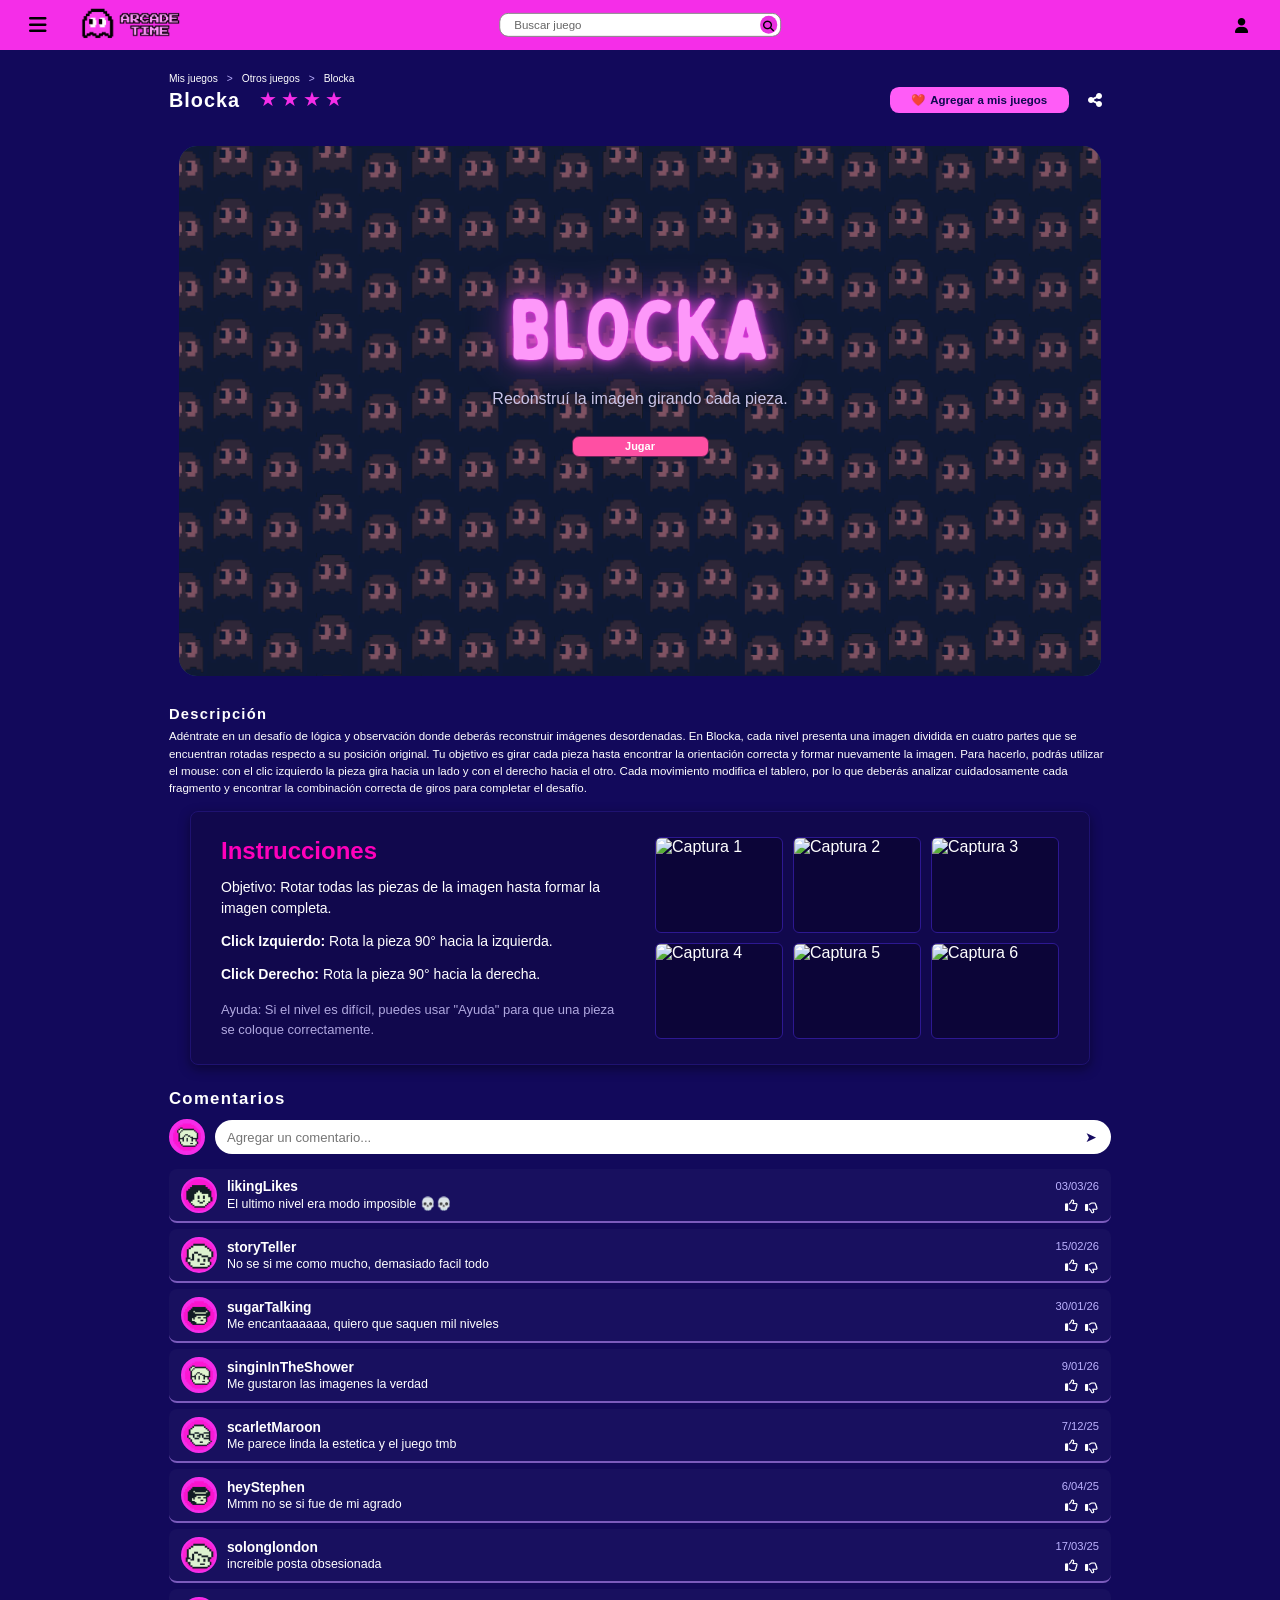
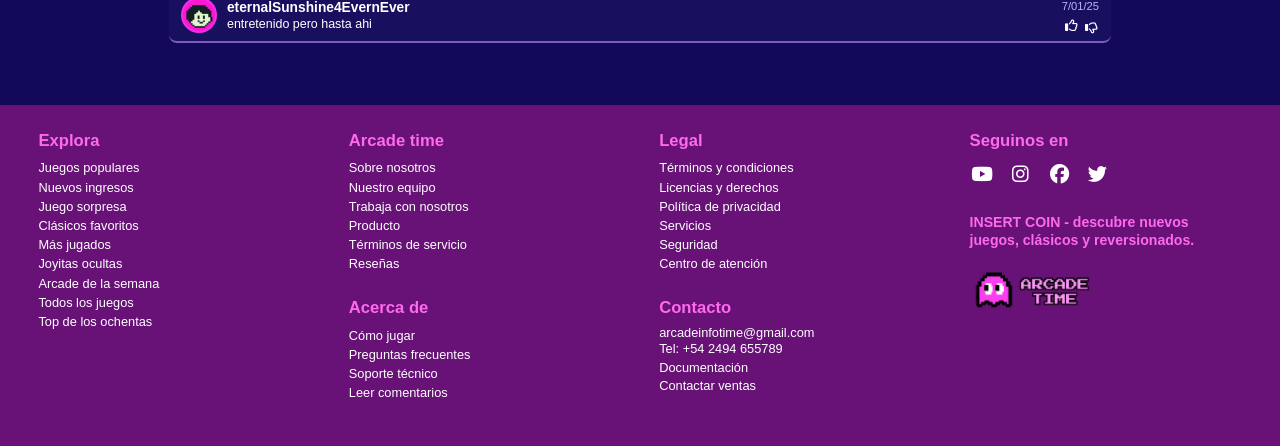
==== commit d5321df4: "agrego portada de blocka" ====
--- a/html/blocka(2).html
+++ b/html/blocka(2).html
@@ -374,7 +374,6 @@
 
                     <!-- PANTALLA INICIAL DEL JUEGO -->
                     <div class="blocka-pantalla blocka-pantalla--inicio" id="blocka-inicio">
-                        <h2>BLOCKA</h2>
                         <p>Reconstruí la imagen girando cada pieza.</p>
                         <button class="boton boton--blocka-principal" id="blocka-jugar" type="button">Jugar</button>
                     </div>
--- a/css/paginas/blocka(2).css
+++ b/css/paginas/blocka(2).css
@@ -48,7 +48,7 @@
     width: 94vw;
 
     margin: 0 auto;
-
+    
     padding-top: 1.8vw;
     padding-bottom: 3vw;
 }
@@ -189,18 +189,60 @@
     overflow: hidden;
 }
 
-.detalle-juego__imagen {
-    width: 100%;
-    height: 100%;
-
-    display: block;
-
-    object-fit: contain;
-}
-
-img[src=""] {
-    visibility: hidden;
-}
+.blocka__contenedor-juego {
+    width: 90%;
+    max-width: 1400px;
+    min-height: 530px;
+
+    margin: 30px auto;
+    padding: 40px;
+
+    background-color: #223f66;
+
+    border-radius: 18px;
+    box-sizing: border-box;
+
+    position: relative;
+    overflow: hidden;
+}
+
+
+/* PANTALLA INICIAL */
+
+.blocka-pantalla--inicio {
+    position: absolute;
+
+    top: 0;
+    right: 0;
+    bottom: 0;
+    left: 0;
+
+    width: 100%;
+    min-height: 0;
+
+    margin: 0;
+
+    background-image: url("../../img/Blocka.png");
+    background-size: cover;
+    background-position: center;
+    background-repeat: no-repeat;
+
+    border-radius: 18px;
+
+    display: flex;
+    flex-direction: column;
+    align-items: center;
+    justify-content: center;
+}
+
+.blocka-pantalla--inicio p {
+    color: white;
+    text-shadow: 0 0 5px rgba(0, 0, 0, 0.7);
+
+    /* mismo espacio arriba y abajo */
+    margin: 24px 0;
+}
+
 
 
 /* =========================
